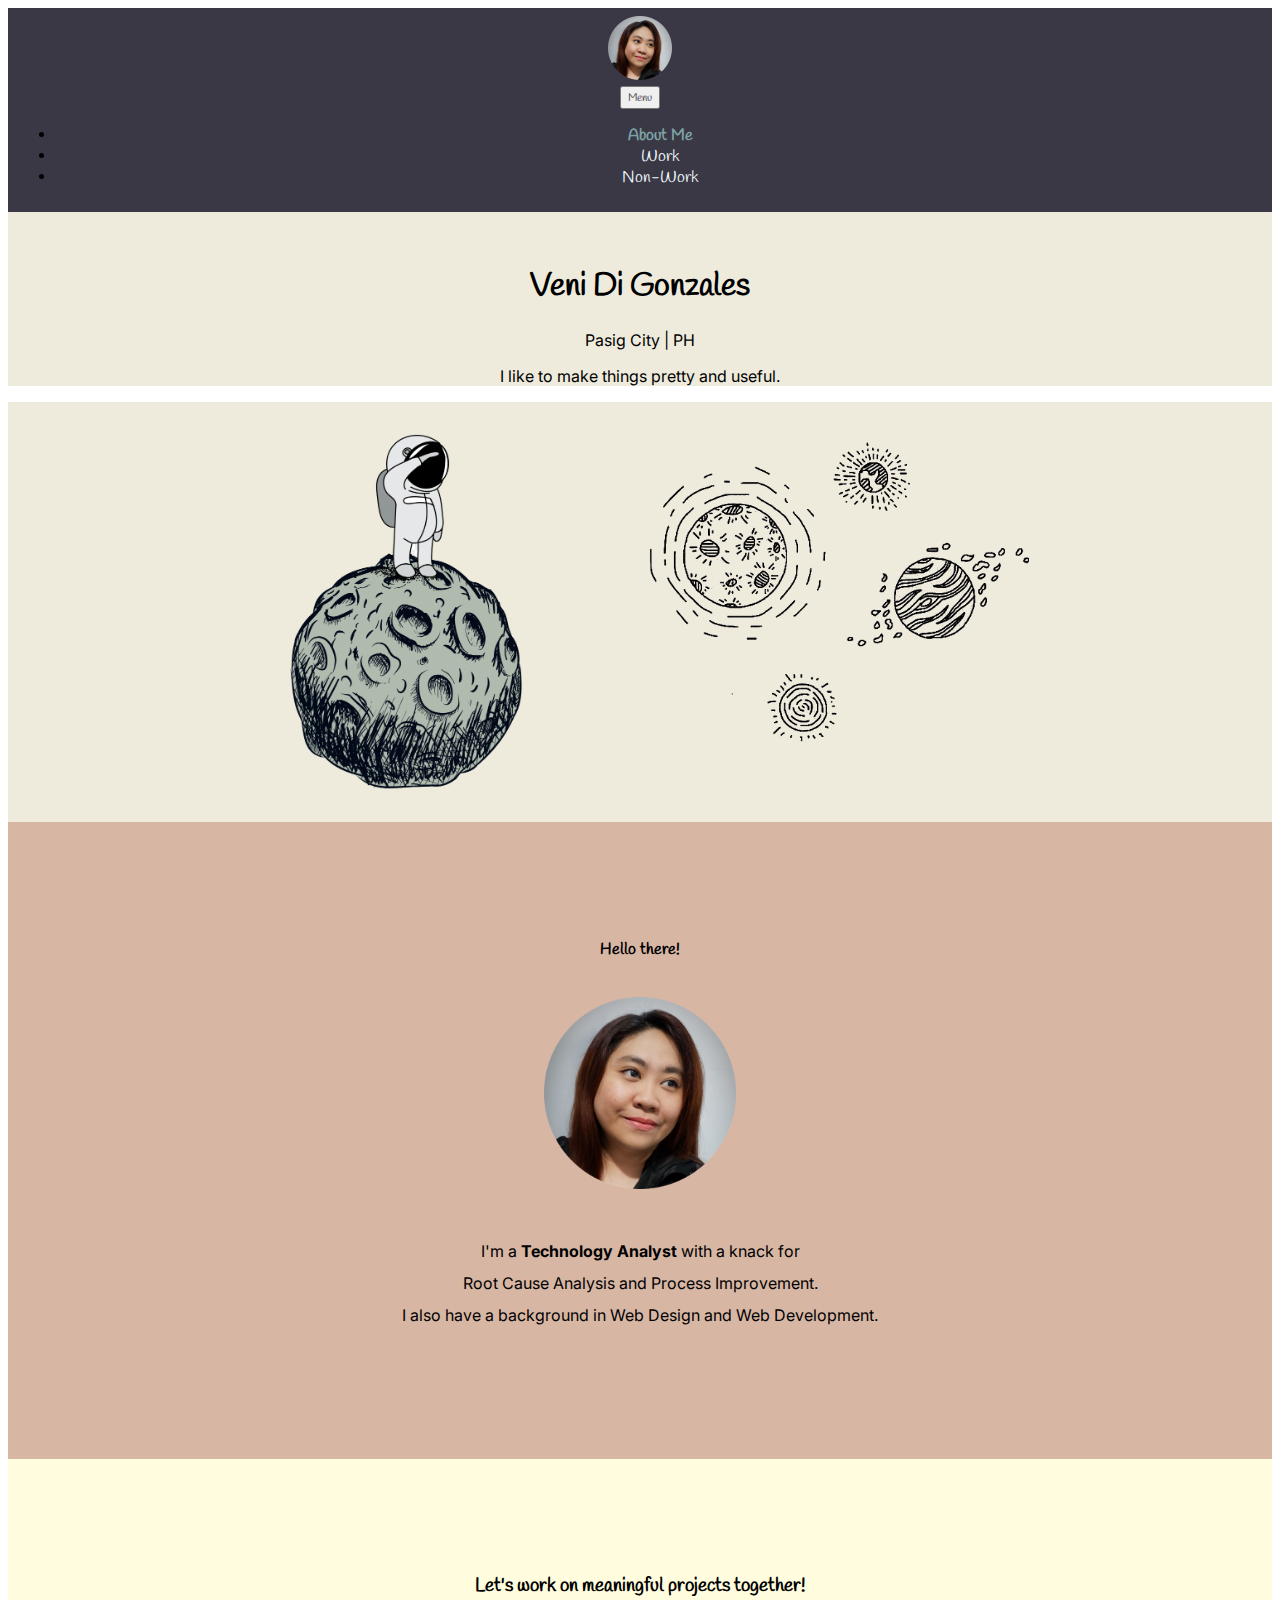
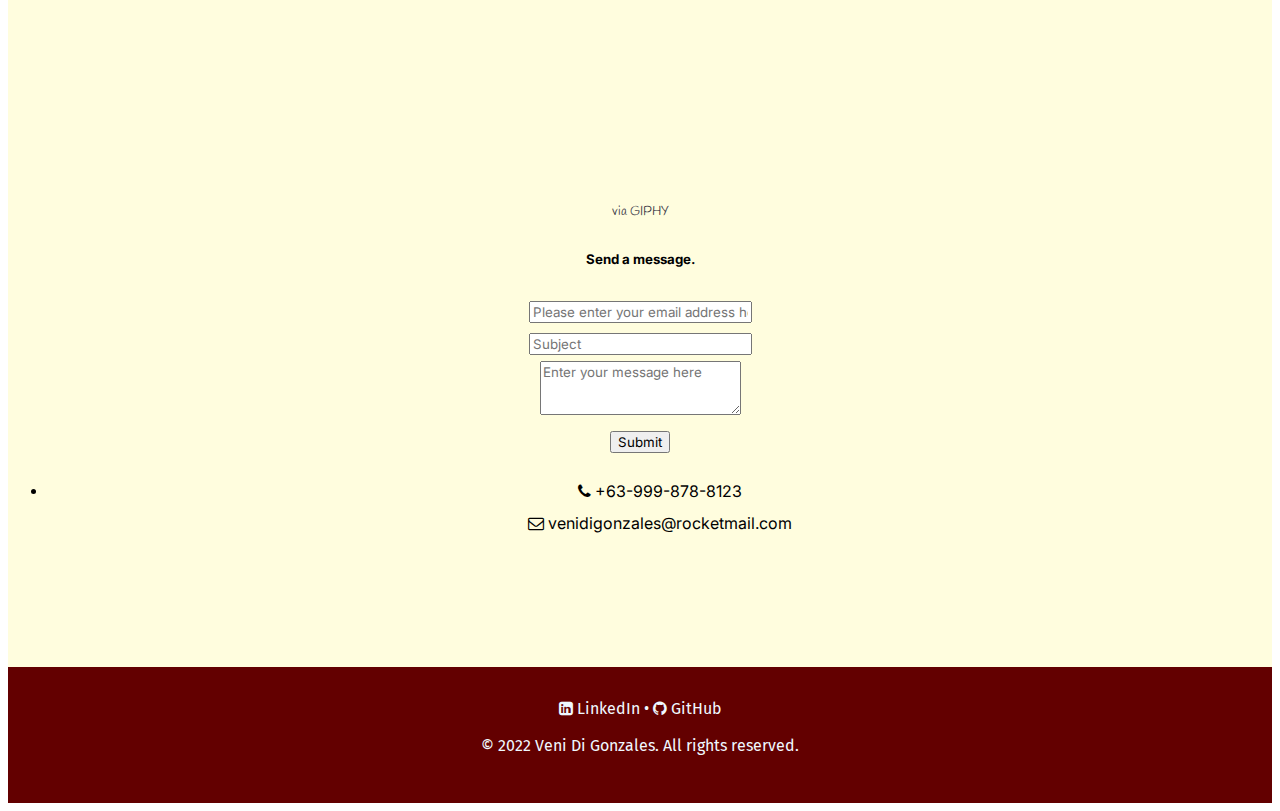
==== index.html @ 11140f96 "Update nonwork details" ====
<!DOCTYPE html>
<html lang="en">
<head>
  <meta charset="UTF-8">
  <meta http-equiv="X-UA-Compatible" content="IE=edge,chrome=1">
  <meta name="description" content="Veni Di Gonzales' portfolio project from The Complete 2022 Web Development Bootcamp by Angela Yu. Copying the design and layout from Sean Halpin's website:
  https://web.archive.org/web/20180819202235js_/http://seanhalpin.io/">
  <meta name="keywords" content="Veni Di Gonzales Portfolio">
  <meta name="author" content="Veni Di Gonzales">
  <meta name="viewport" content="width=device-width, initial-scale=1.0">

  <!-- Bootstrap v5.1 CSS -->
  <link href="https://cdn.jsdelivr.net/npm/bootstrap@5.1.3/dist/css/bootstrap.min.css" rel="stylesheet" integrity="sha384-1BmE4kWBq78iYhFldvKuhfTAU6auU8tT94WrHftjDbrCEXSU1oBoqyl2QvZ6jIW3" crossorigin="anonymous">

  <!-- Font Awesome CSS CDN-->
  <link href="https://maxcdn.bootstrapcdn.com/font-awesome/4.2.0/css/font-awesome.min.css" rel="stylesheet">

  <!-- CSS -->
  <link rel="stylesheet" href="css/styles.css">

  <!-- Animate.css CDN -->
  <link rel="stylesheet" href="https://cdnjs.cloudflare.com/ajax/libs/animate.css/4.1.1/animate.min.css"/>

  <title>Veni Di Gonzales | Portfolio</title>
  <!-- Favicon -->
  <link href="images/icon.png" rel="icon" type="image/x-icon" alt="vg">

  <!-- Google Fonts -->
  <link rel="preconnect" href="https://fonts.googleapis.com">
  <link rel="preconnect" href="https://fonts.gstatic.com" crossorigin>
  <link href="https://fonts.googleapis.com/css2?family=Fira+Sans:wght@100&family=Handlee&family=Inter:wght@300&display=swap" rel="stylesheet">
  
</head>
<body>

  <div class="container-fluid">
  
    <div class="row nav-b sticky-top navbar navbar-expand-lg">
      <div class="col-2 text-start ms-3">
        <img class="veni-photo" src="images/veni-cropped.png" alt="Veni Di Gonzales' Photo">
      </div>

      <button class="navbar-toggler btn btn-secondary col-2" type="button" data-bs-toggle="collapse" data-bs-target="#navbarNav" aria-controls="navbarNav" aria-expanded="false" aria-label="Toggle navigation">
        <small>Menu</small>
      </button>
  
      <div class="col-5 collapse navbar-collapse justify-content-end" id="navbarNav">
        <ul class="navbar-nav nav my-auto">
          <li class="nav-item mx-2">
            <a class="nav-link active" aria-current="page" href="index.html">About Me</a>
          </li>
          <li class="nav-item mx-2">
            <a class="nav-link" href="work.html">Work</a>
          </li>
          <li class="nav-item mx-2">
            <a class="nav-link" href="nonwork.html">Non-Work</a>
          </li>
        </ul>
      </div>
    </div>
    
  

    <div class="row top-container">
      <h1 class="m-0 display-5">Veni Di Gonzales</h1>
      <p class="m-0 inter animate__animated animate__fadeInUp">Pasig City | PH</p>
      <p class="m-0 inter animate__animated animate__fadeInUp">I like to make things pretty and useful.</p>
    </div>

    <div class="row space">
      <img class="astronaut" src="images/astronaut.png" alt="astronaut background image">
      <img class="planets" src="images/planets.png" alt="planets background image">
    </div>
  
    <div class="row middle-container">
      <h4 class="fw-bold">Hello there!</h4>
      <div class="p-0">
        <img class="veni-pic" src="images/veni-cropped.png" alt="Veni Di Gonzales' Photo">
      </div>
      <div class="col about inter">
        <p class="inter">
          I'm a <strong class="inter">Technology Analyst</strong> with a knack for <br>
          Root Cause Analysis and Process Improvement. <br>
          I also have a background in Web Design and Web Development.
        </p>
      </div>
    </div>

    <div class="row worklife-container">
      <h3 class="fw-bold">Let's work on meaningful projects together!</h3>
      <div>
        <iframe src="https://giphy.com/embed/1AhfopxorNrVa9GXnv" width="480" height="480" frameBorder="0" class="giphy-embed contact-me" allowFullScreen></iframe><p><a href="https://giphy.com/gifs/space-pink-flowers-1AhfopxorNrVa9GXnv"><small>via GIPHY</small></a></p>
      </div>
      <div class="about inter">
        <h5 class="inter">
          Send a message.
        </h5>
        <div class="row d-flex justify-content-center">
          <div class="col-5">
          <form action="https://formsubmit.co/venidigonzales@rocketmail.com" method="POST">
            <div class="form-group">
              <input type="text" class="form-control inter" name="email" id="email" placeholder="Please enter your email address here">  
            </div>
            <input type="hidden" name="_next" value="https://veni-thee.github.io/veni-di-gonzales-portfolio/thank-you.html">
            <div class="form-group">
              <input type="text" class="form-control inter" name="_subject" id="subject" placeholder="Subject" autocomplete="off">
            </div>
            <div class="form-group">
              <textarea class="form-control inter" name="message" rows="3" placeholder="Enter your message here" required></textarea>
            </div>
            <button type="submit" class="btn btn-sm btn-primary mt-2 inter">Submit</button>
            
            <input type="hidden" name="_captcha" value="false">
            <ul class="list-unstyled address-container mt-3">
              <li>
                <p class="inter lh-1">
                  <i class="fa fa-phone mt-2" aria-hidden="true"></i> +63-999-878-8123 <br>
                  <i class="fa fa-envelope-o mt-2" aria-hidden="true"></i> venidigonzales@rocketmail.com
                </p>
              </li>
            </ul>
            </div>
          </form>
        </div>

      </div>
    </div>

    <div class="row bottom-container">
      <div>
        <a href="https://www.linkedin.com/in/veni-gonzales-6a3a1058/" class="ligi fw-bold" for="LinkedIn" target="_blank"><i class="fa fa-linkedin-square" aria-hidden="true"></i> LinkedIn • </a>
        <a href="https://github.com/veni-thee" class="ligi fw-bold" for="GitHub" target="_blank"><i class="fa fa-github" aria-hidden="true"></i> GitHub</a>
      </div>
      <p class="fira small">
        © 2022 Veni Di Gonzales. All rights reserved.
      </p>
    </div>

  </div>

  
  


  <!-- Bootstrap v5.1 Bundle with Popper -->
  <script src="https://cdn.jsdelivr.net/npm/bootstrap@5.1.3/dist/js/bootstrap.bundle.min.js" integrity="sha384-ka7Sk0Gln4gmtz2MlQnikT1wXgYsOg+OMhuP+IlRH9sENBO0LRn5q+8nbTov4+1p" crossorigin="anonymous"></script>

    
</body>
</html>
---- css/styles.css ----
*{
  font-family: 'Handlee', cursive;
}

body{
  text-align: center;
}

.nav-b{
  background-color: #3A3845;
  padding: .5em;
}

.nav-link{
  color: aliceblue;
}

li .active{
  font-weight: 800;
  color: rgb(125, 162, 163);
}

.nav-link:hover{
  color: coral;
}

.veni-photo{
  width: 4em;
}

.top-container {
  background-color: #EEEBDD;
  padding: 2em 0 0;
}

.pat{
  font-family: 'Patrick Hand', cursive;
}

.space{
  background-color: #EEEBDD;
  display: flex;
  justify-content: center;
  padding: 2em;
}

.astronaut {
  width: 29%;
}

.planets {
  width: 35%;
  height: 30%;
  margin-left: 3em;
}

.middle-container {
  background-color: #D8B6A4;
  padding: 6em 0 7em;
}

.veni-pic{
  width: 12em;
  padding: 1em 0 1.5em;
}

.about{
  line-height: 2em;
}

.contact-me, .cont-learning, .work-life{
  width: 10em;
  height: 10em;
  border-radius: 100%;
}

.bottom-container {
  background-color: #630000;
  padding: 2em;
  color: aliceblue;
}

.fira{
  font-family: 'Fira Sans', sans-serif;
}

.ligi{
  font-family: 'Fira Sans', sans-serif;
  text-decoration: none;
  color: aliceblue;
}

.ligi:hover{
  color: bisque;
}

a, small{
  color: #3A3845;
  text-decoration: none;
}

small:hover{
  color: tomato;
}


/* Styles for Work */
.work{
  width: 35%;
}

.telus-pic{
  height: 22em;
  width: 45em;
}

.devops-pic{
  height: 15em;
  margin: 0 0 1em;
}

hr {
  background-color: transparent ;
  border: dashed 4px #49166d;
  width: 8em;
  margin: auto;
  margin-bottom: 3em;
  margin-top: 3em;
  }

.ssyb{
  width: 10em;
  margin-top: 3em;
}

.skills-container{
  background-color: #FFEFEF;
  padding: 6em 0 7em;
}

.car-div{
  background-color: #FFFDDE;
}

.carousel-inner{
  width: 50em;
}

.carousel-item { padding: 7% 10% }

.inter{
  font-family: 'Inter', sans-serif;
}

.skills-div{
  background-color: #FFEFEF;
}

.car-skills{
  padding-bottom: 10em;
}

.carousel-caption{
  top: 25em;
  color: #3A3845;
}

/* Styles for Non-Work */

.nonwork{
  width: 45%;
}

.space-nonwork{
  background-color: #EEEBDD;
  display: flex;
  justify-content: center;
  padding: 1em;
}

.worklife-container{
  background-color: #FFFDDE;
  padding: 6em 0 7em;
}

.ty-div{
  border-radius: 100%;
}
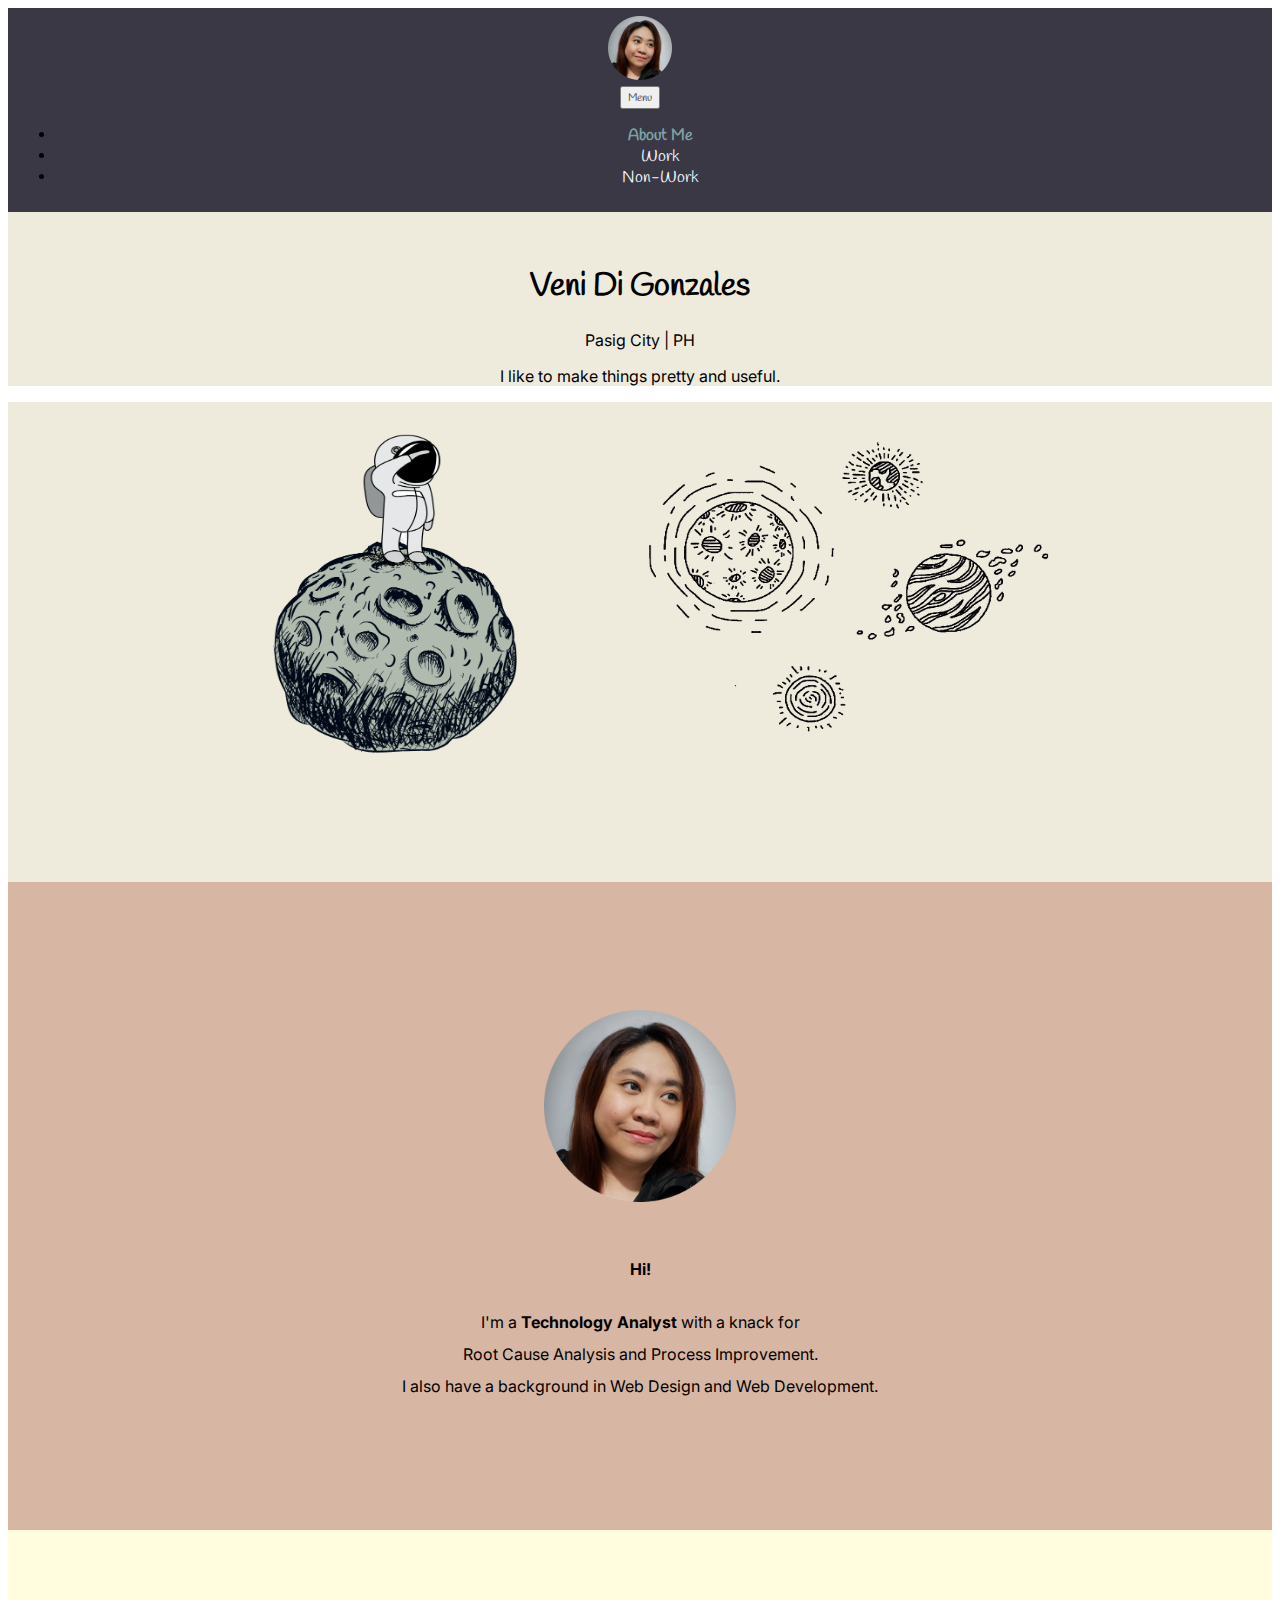
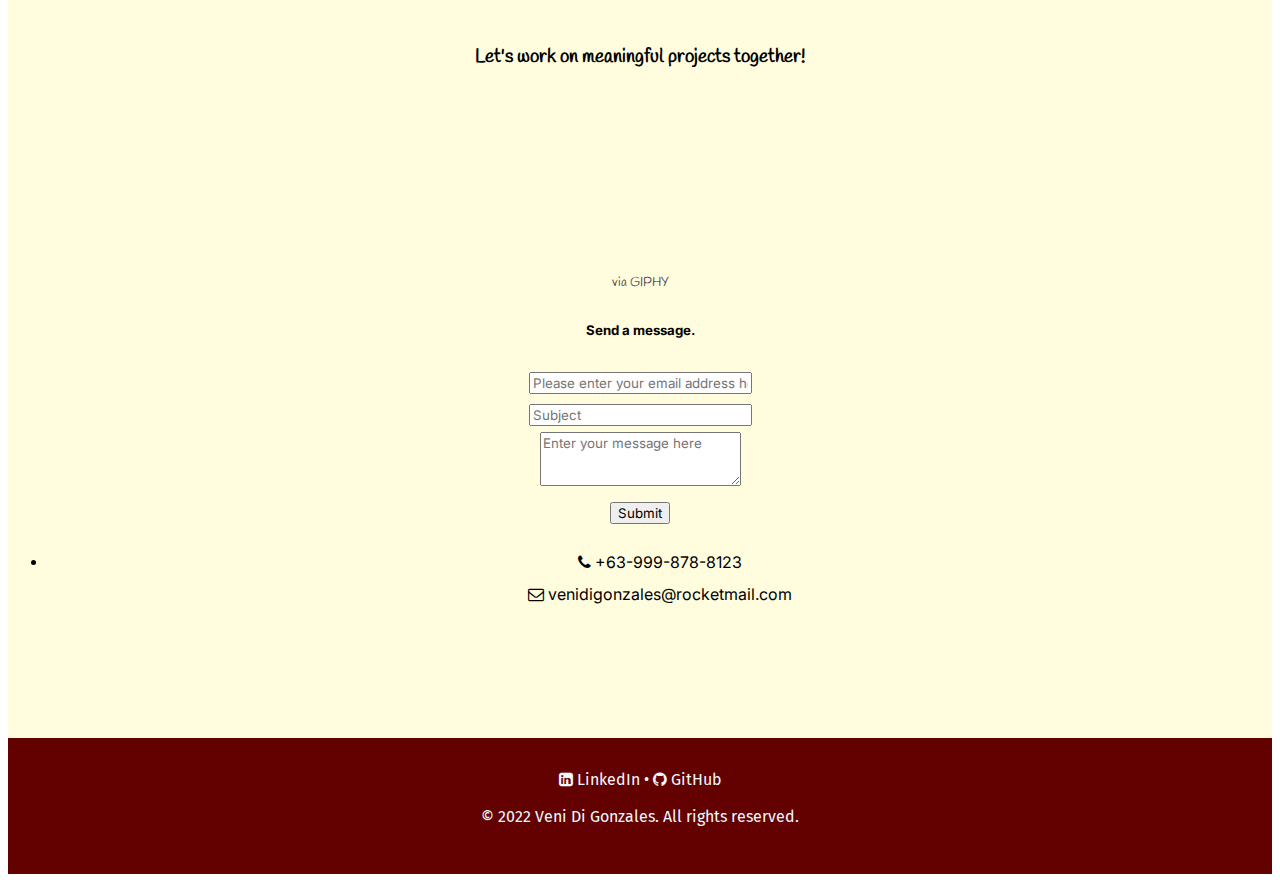
==== commit d8df68d0: "Update padding" ====
--- a/index.html
+++ b/index.html
@@ -73,11 +73,12 @@
     </div>
   
     <div class="row middle-container">
-      <h4 class="fw-bold">Hello there!</h4>
+      
       <div class="p-0">
         <img class="veni-pic" src="images/veni-cropped.png" alt="Veni Di Gonzales' Photo">
       </div>
       <div class="col about inter">
+        <h4 class="inter mt-2">Hi!</h4>
         <p class="inter">
           I'm a <strong class="inter">Technology Analyst</strong> with a knack for <br>
           Root Cause Analysis and Process Improvement. <br>
--- a/css/styles.css
+++ b/css/styles.css
@@ -41,22 +41,23 @@
   background-color: #EEEBDD;
   display: flex;
   justify-content: center;
-  padding: 2em;
+  padding: 2em 0 8em;
 }
 
 .astronaut {
   width: 29%;
+  height: 20em;
 }
 
 .planets {
   width: 35%;
-  height: 30%;
+  height: 19em;
   margin-left: 3em;
 }
 
 .middle-container {
   background-color: #D8B6A4;
-  padding: 6em 0 7em;
+  padding: 7em 0 7em;
 }
 
 .veni-pic{
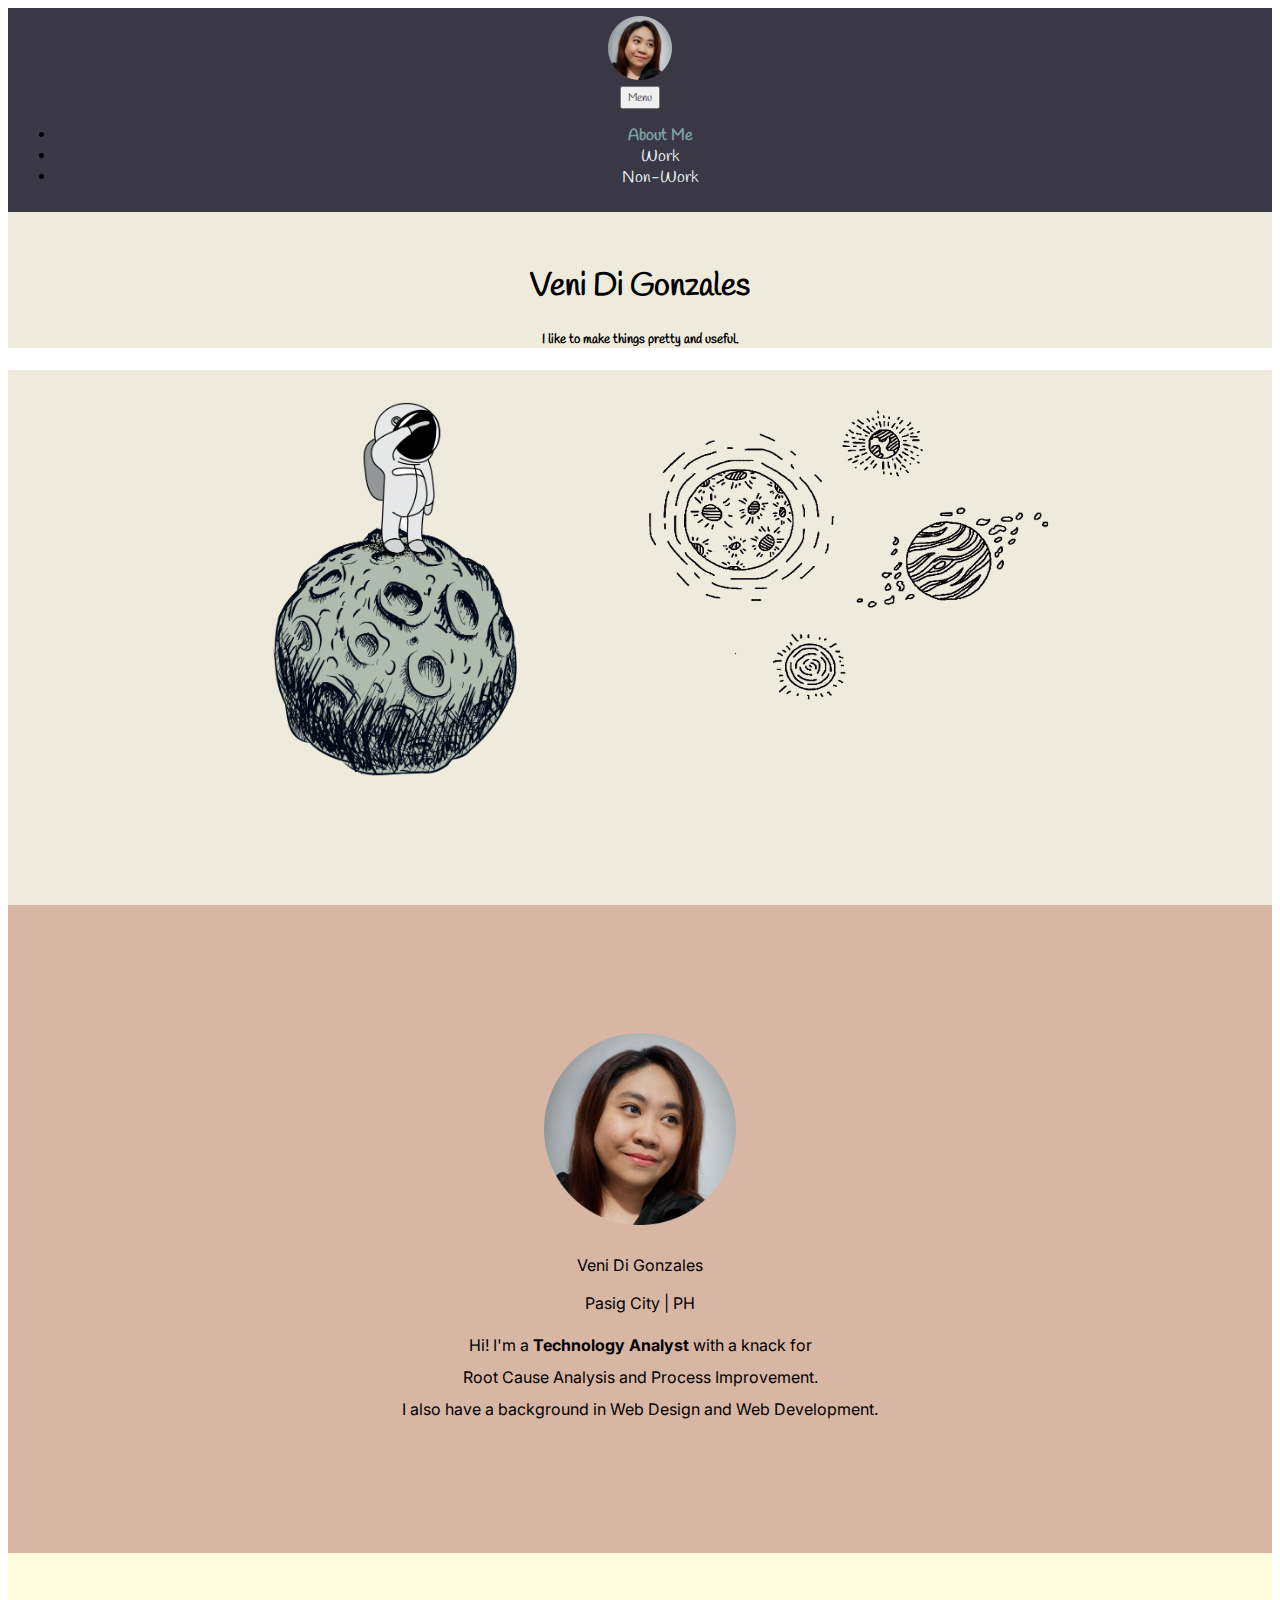
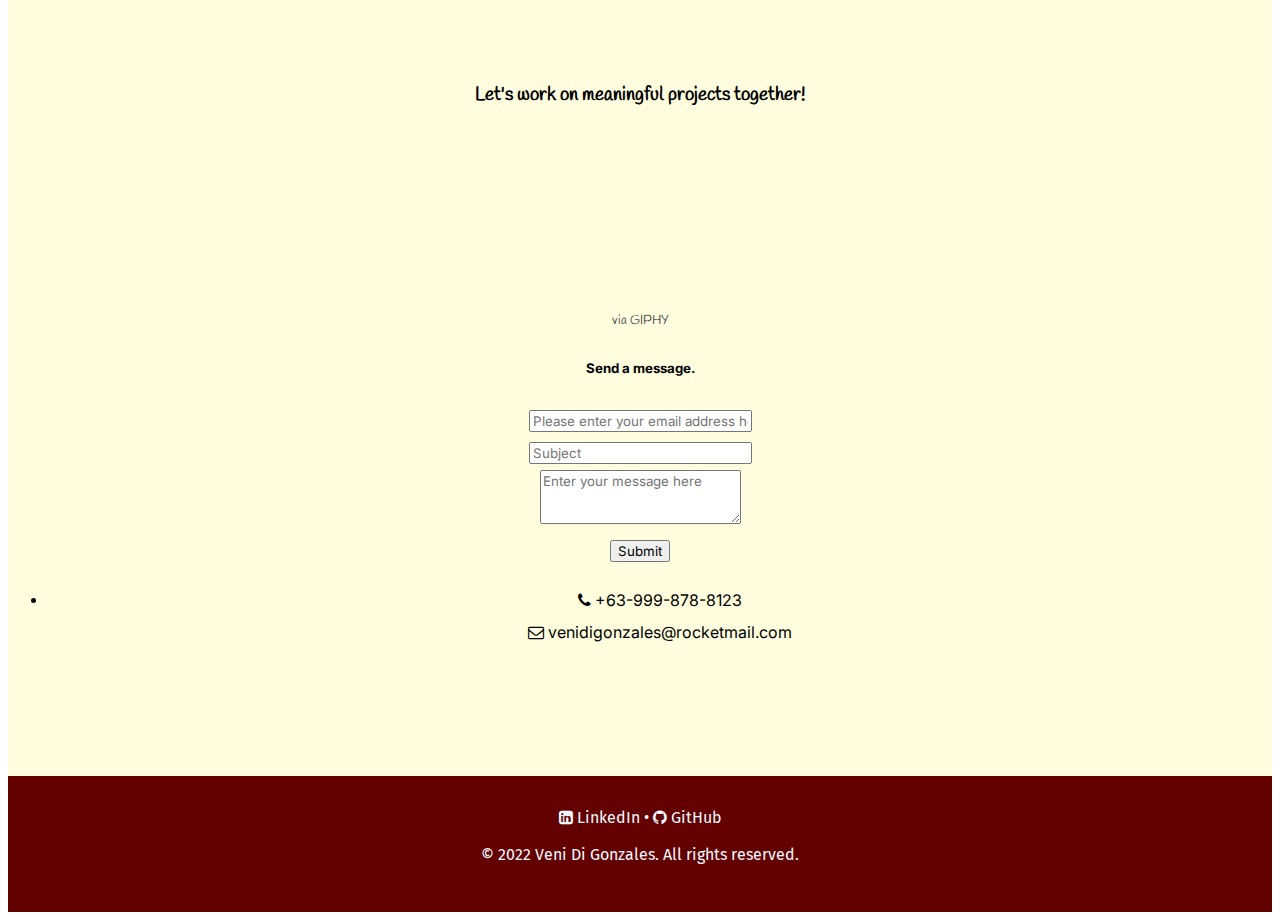
==== commit c4420f0d: "Update padding and content" ====
--- a/index.html
+++ b/index.html
@@ -62,14 +62,13 @@
   
 
     <div class="row top-container">
-      <h1 class="m-0 display-5">Veni Di Gonzales</h1>
-      <p class="m-0 inter animate__animated animate__fadeInUp">Pasig City | PH</p>
-      <p class="m-0 inter animate__animated animate__fadeInUp">I like to make things pretty and useful.</p>
+      <h1 class="display-5">Veni Di Gonzales</h1>
+      <h5 class="mb-0 animate__animated animate__fadeInUp">I like to make things pretty and useful.</h5>
     </div>
 
     <div class="row space">
-      <img class="astronaut" src="images/astronaut.png" alt="astronaut background image">
-      <img class="planets" src="images/planets.png" alt="planets background image">
+      <img class="astronaut mb-5" src="images/astronaut.png" alt="astronaut background image">
+      <img class="planets mt-2 mb-5" src="images/planets.png" alt="planets background image">
     </div>
   
     <div class="row middle-container">
@@ -77,10 +76,13 @@
       <div class="p-0">
         <img class="veni-pic" src="images/veni-cropped.png" alt="Veni Di Gonzales' Photo">
       </div>
+      <div class="m-0 lh-2">
+        <label class="inter fw-bold">Veni Di Gonzales</label>
+        <p class="inter">Pasig City | PH</p>
+      </div>
       <div class="col about inter">
-        <h4 class="inter mt-2">Hi!</h4>
         <p class="inter">
-          I'm a <strong class="inter">Technology Analyst</strong> with a knack for <br>
+          Hi! I'm a <strong class="inter">Technology Analyst</strong> with a knack for <br>
           Root Cause Analysis and Process Improvement. <br>
           I also have a background in Web Design and Web Development.
         </p>
--- a/css/styles.css
+++ b/css/styles.css
@@ -46,7 +46,6 @@
 
 .astronaut {
   width: 29%;
-  height: 20em;
 }
 
 .planets {
@@ -181,7 +180,7 @@
 
 .worklife-container{
   background-color: #FFFDDE;
-  padding: 6em 0 7em;
+  padding: 7em 0 7em;
 }
 
 .ty-div{
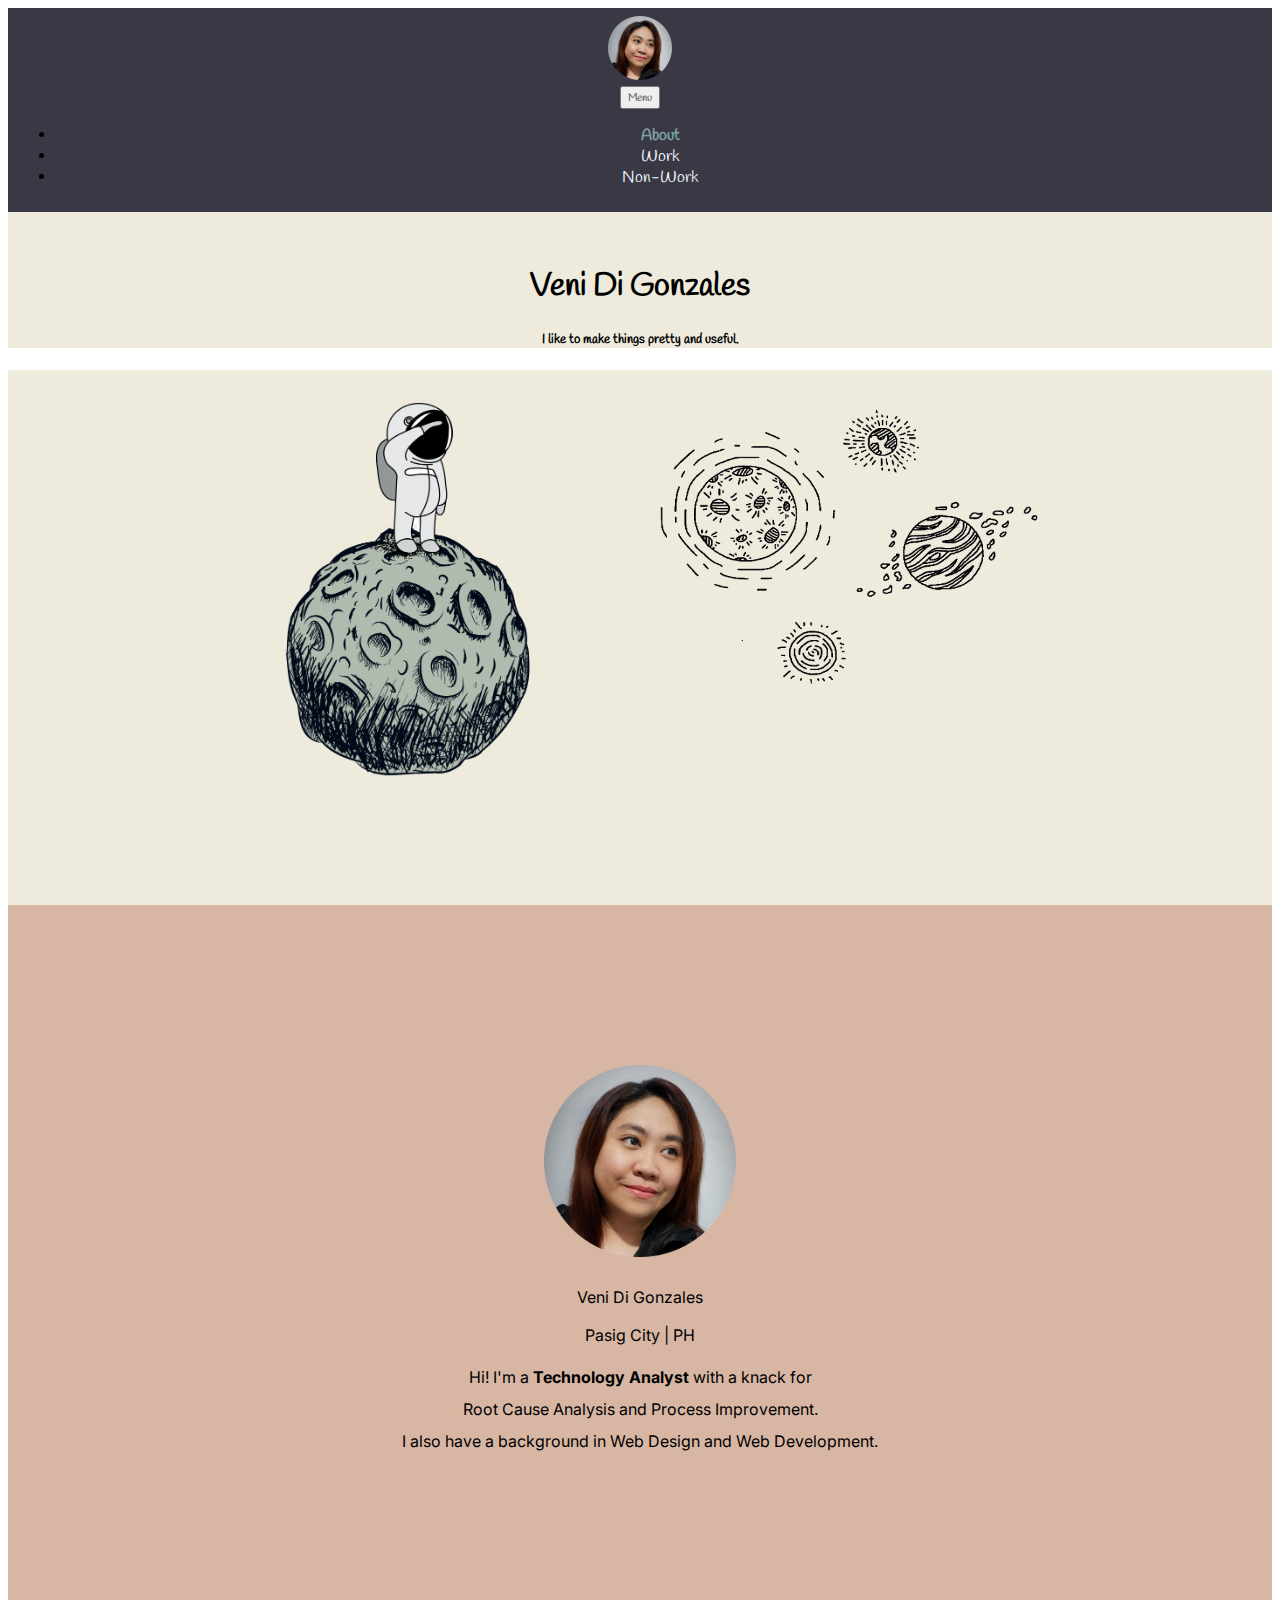
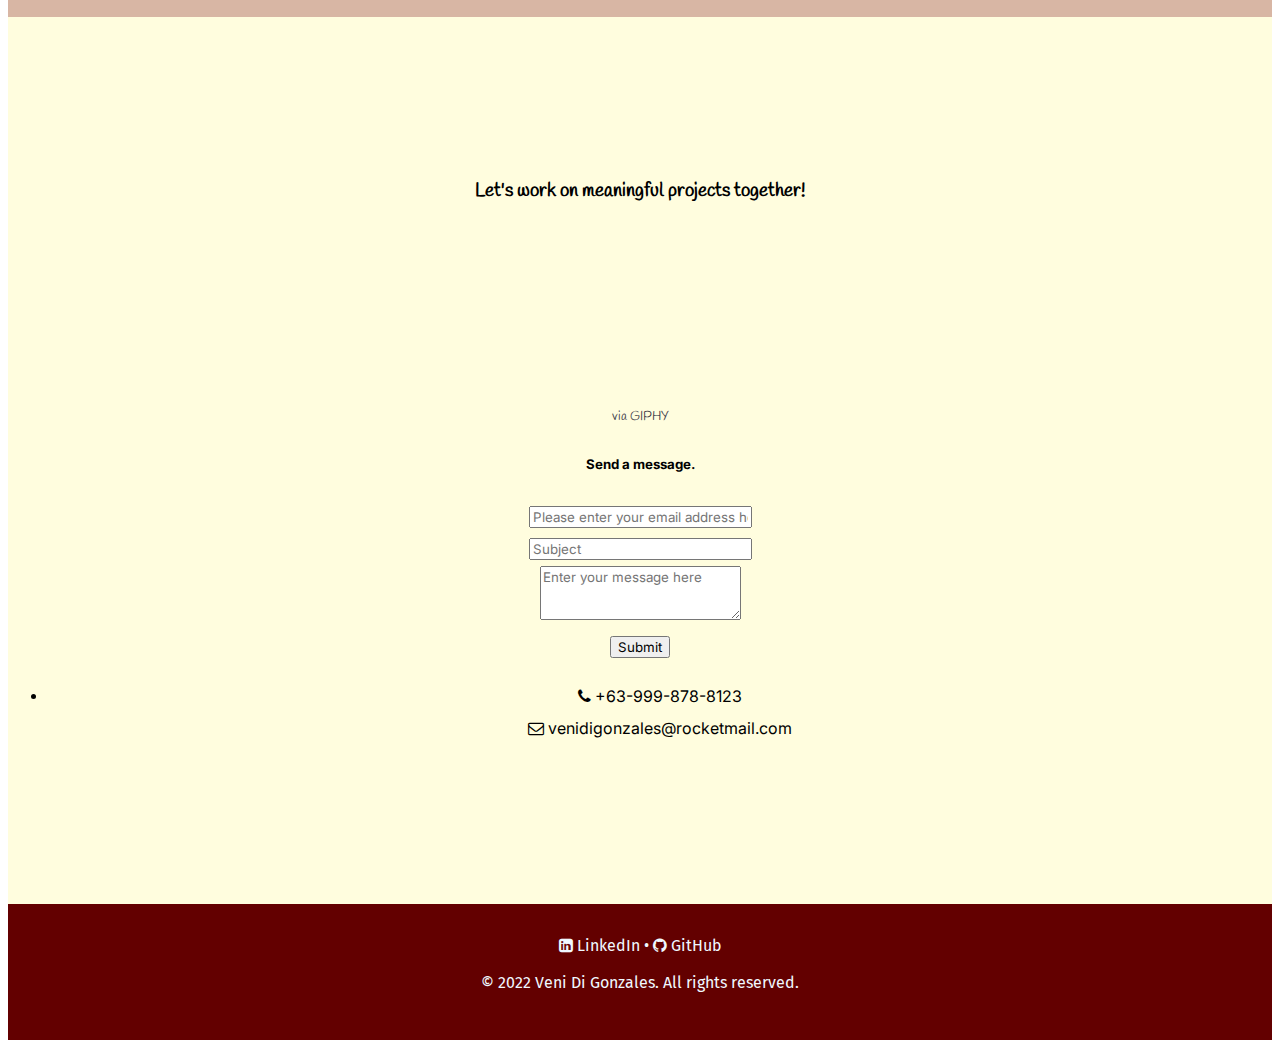
==== commit e08be847: "Update non work details" ====
--- a/index.html
+++ b/index.html
@@ -47,7 +47,7 @@
       <div class="col-5 collapse navbar-collapse justify-content-end" id="navbarNav">
         <ul class="navbar-nav nav my-auto">
           <li class="nav-item mx-2">
-            <a class="nav-link active" aria-current="page" href="index.html">About Me</a>
+            <a class="nav-link active" aria-current="page" href="index.html">About</a>
           </li>
           <li class="nav-item mx-2">
             <a class="nav-link" href="work.html">Work</a>
--- a/css/styles.css
+++ b/css/styles.css
@@ -49,14 +49,14 @@
 }
 
 .planets {
-  width: 35%;
-  height: 19em;
+  width: 33%;
+  height: 18em;
   margin-left: 3em;
 }
 
 .middle-container {
   background-color: #D8B6A4;
-  padding: 7em 0 7em;
+  padding: 9em 0 9em;
 }
 
 .veni-pic{
@@ -175,14 +175,19 @@
   background-color: #EEEBDD;
   display: flex;
   justify-content: center;
-  padding: 1em;
+  padding: 1em 0 10em;
 }
 
 .worklife-container{
   background-color: #FFFDDE;
-  padding: 7em 0 7em;
+  padding: 9em 0 9em;
 }
 
 .ty-div{
   border-radius: 100%;
 }
+
+.wl-imgs{
+  grid-row: auto;
+  width: 5em;
+}
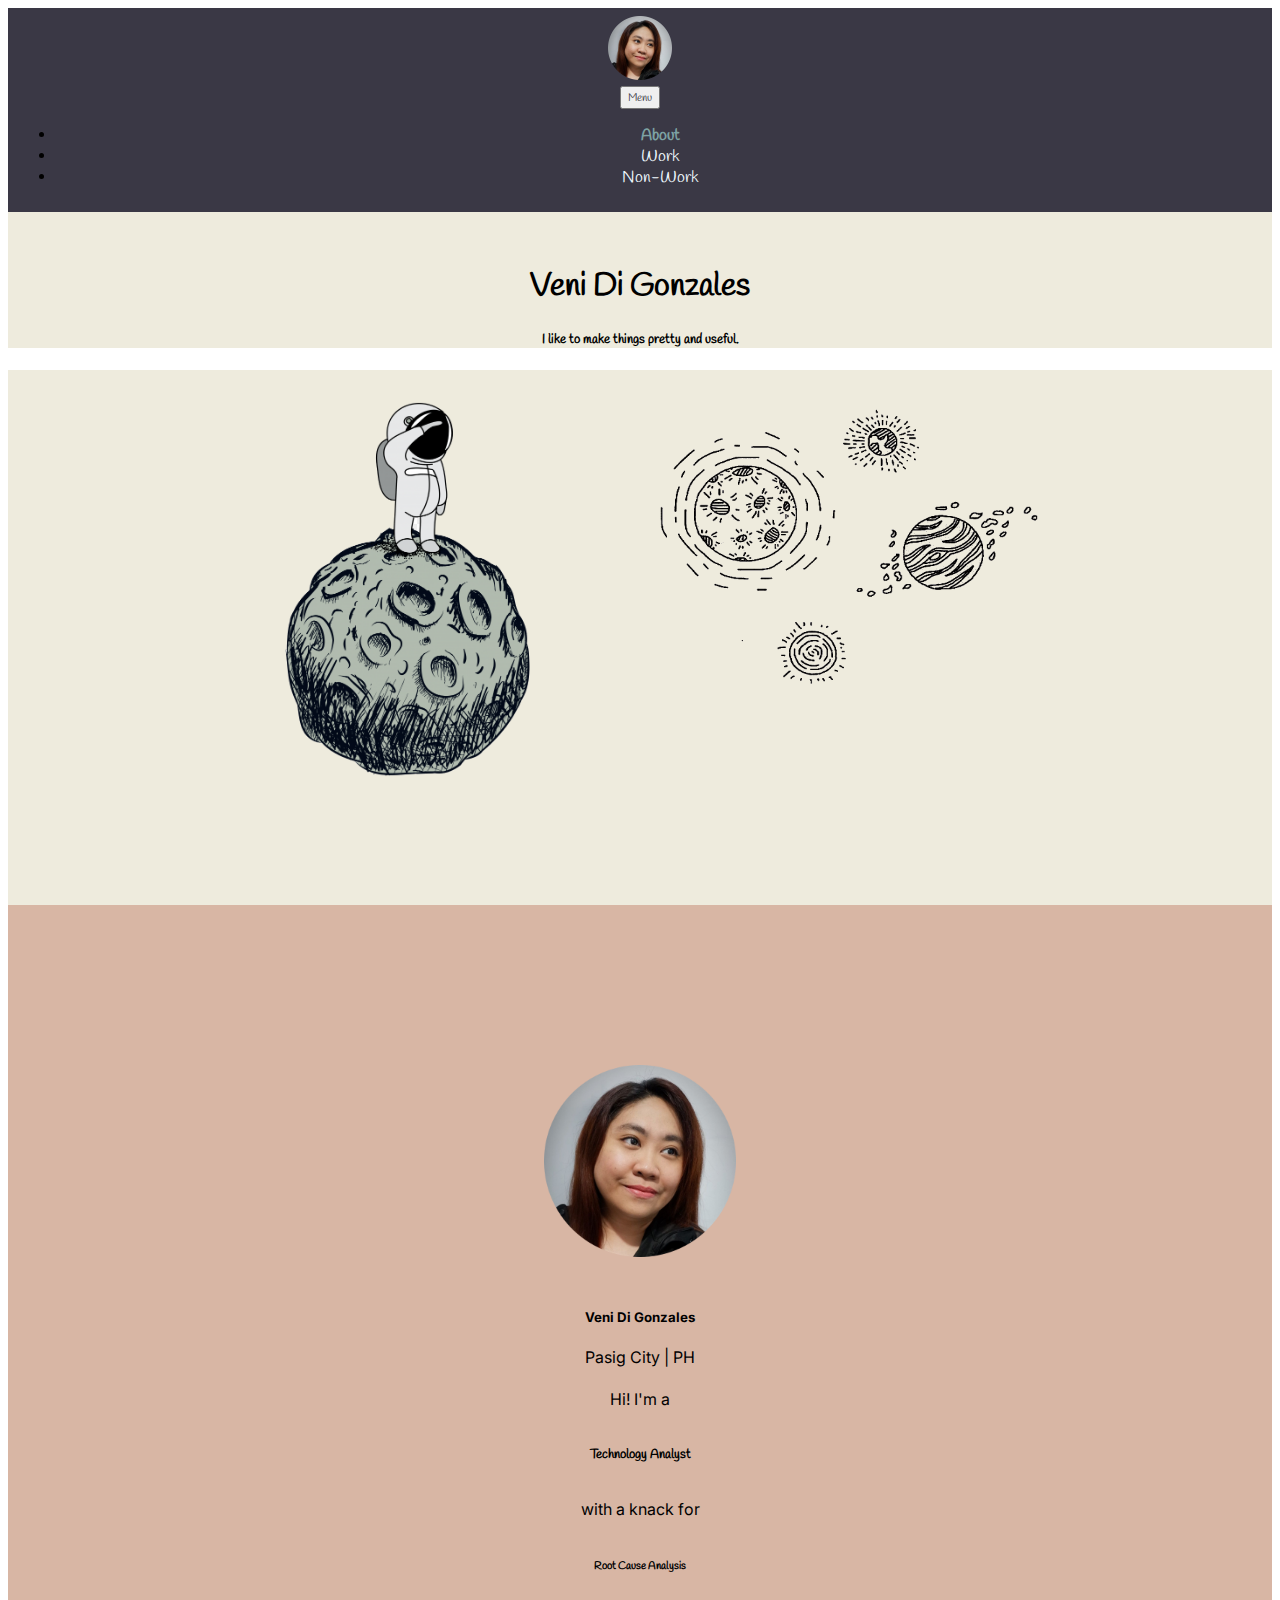
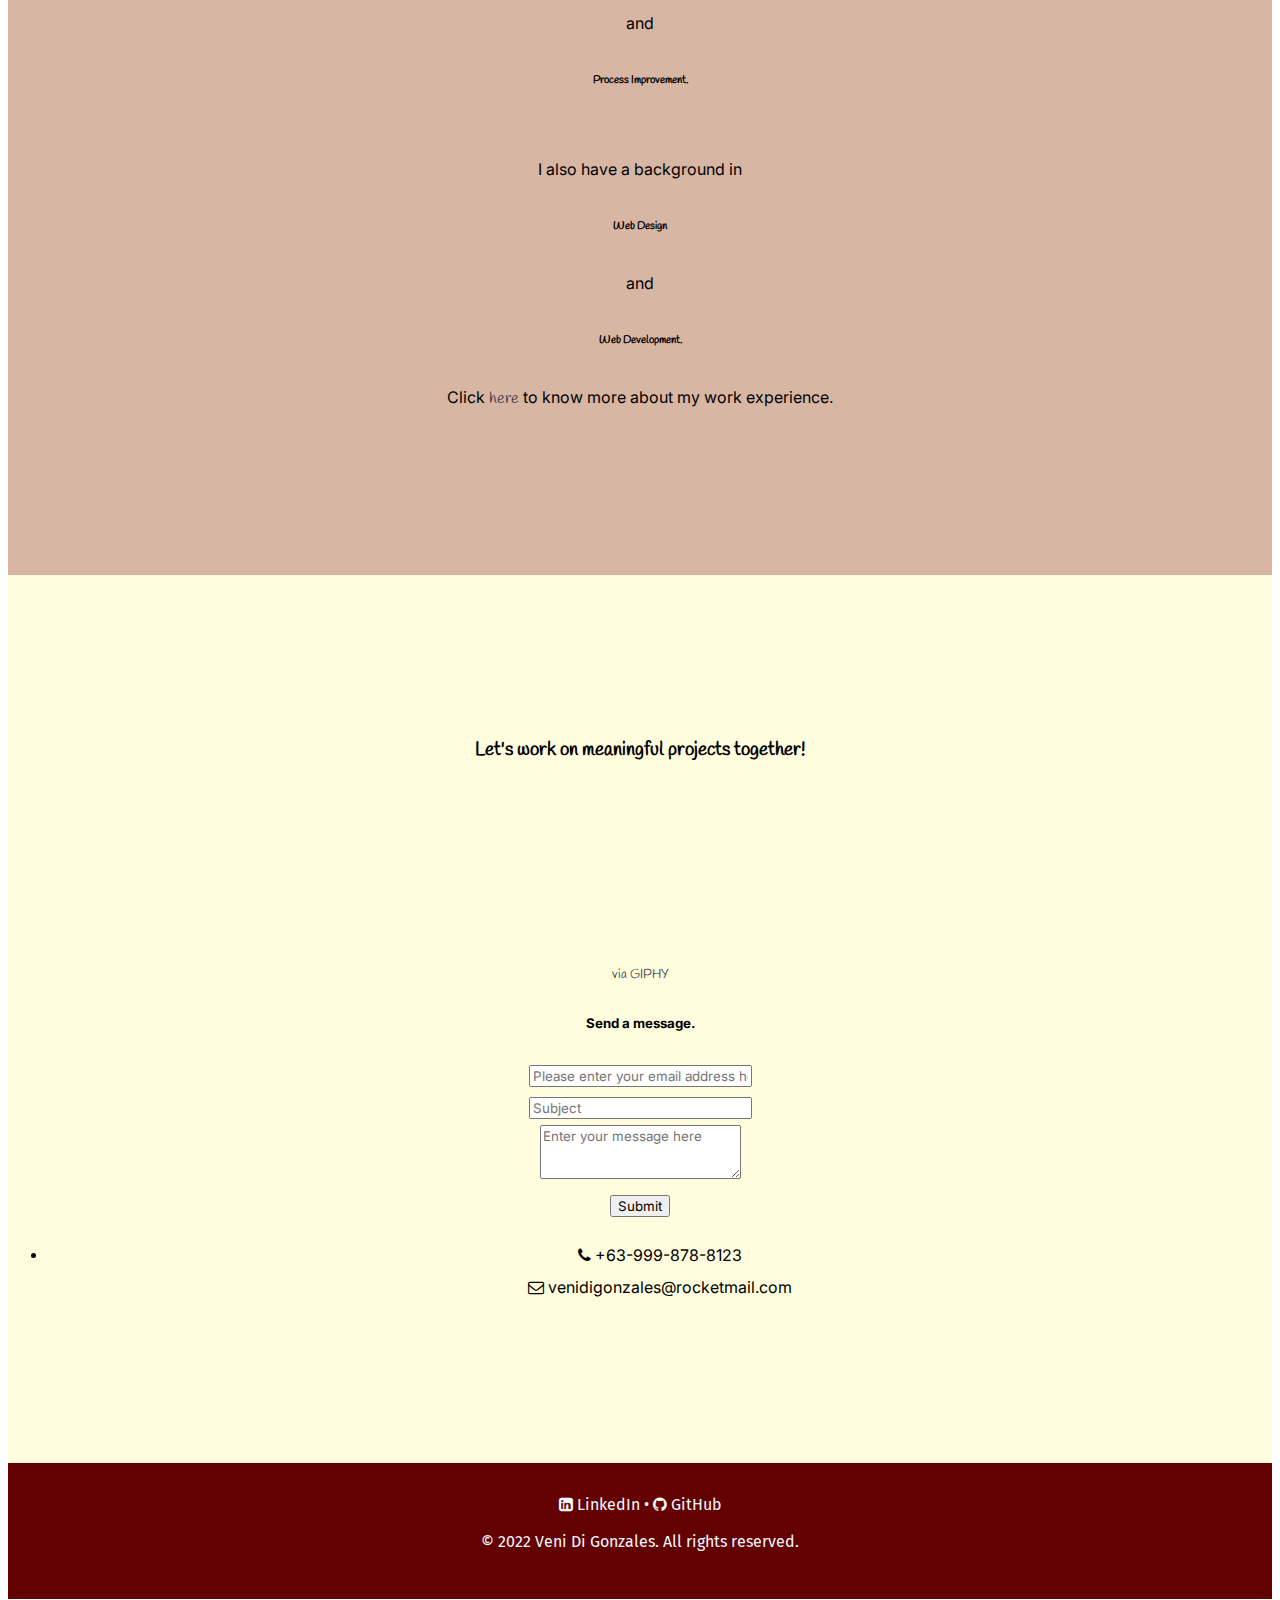
==== commit dc871a64: "Update about me details" ====
--- a/index.html
+++ b/index.html
@@ -77,14 +77,21 @@
         <img class="veni-pic" src="images/veni-cropped.png" alt="Veni Di Gonzales' Photo">
       </div>
       <div class="m-0 lh-2">
-        <label class="inter fw-bold">Veni Di Gonzales</label>
+        <h5 class="inter fw-bold">Veni Di Gonzales</h5>
         <p class="inter">Pasig City | PH</p>
       </div>
       <div class="col about inter">
+        <p class="inter d-inline-block">
+          Hi! I'm a <strong><h5 class="ms-1 d-inline-block"> Technology Analyst</h5></strong> with a knack for <br>
+          <h6 class="ms-1 d-inline-block fw-bold"> Root Cause Analysis</h6>
+          and <h6 class="ms-1 d-inline-block fw-bold"> Process Improvement.</h6>
+          <br>
+          I also have a background in 
+          <h6 class="ms-1 d-inline-block fw-bold"> Web Design</h6>
+          and <h6 class="ms-1 d-inline-block fw-bold"> Web Development.</h6>
+        </p>
         <p class="inter">
-          Hi! I'm a <strong class="inter">Technology Analyst</strong> with a knack for <br>
-          Root Cause Analysis and Process Improvement. <br>
-          I also have a background in Web Design and Web Development.
+          Click <a class="fw-bold" href="work.html">here</a> to know more about my work experience.
         </p>
       </div>
     </div>
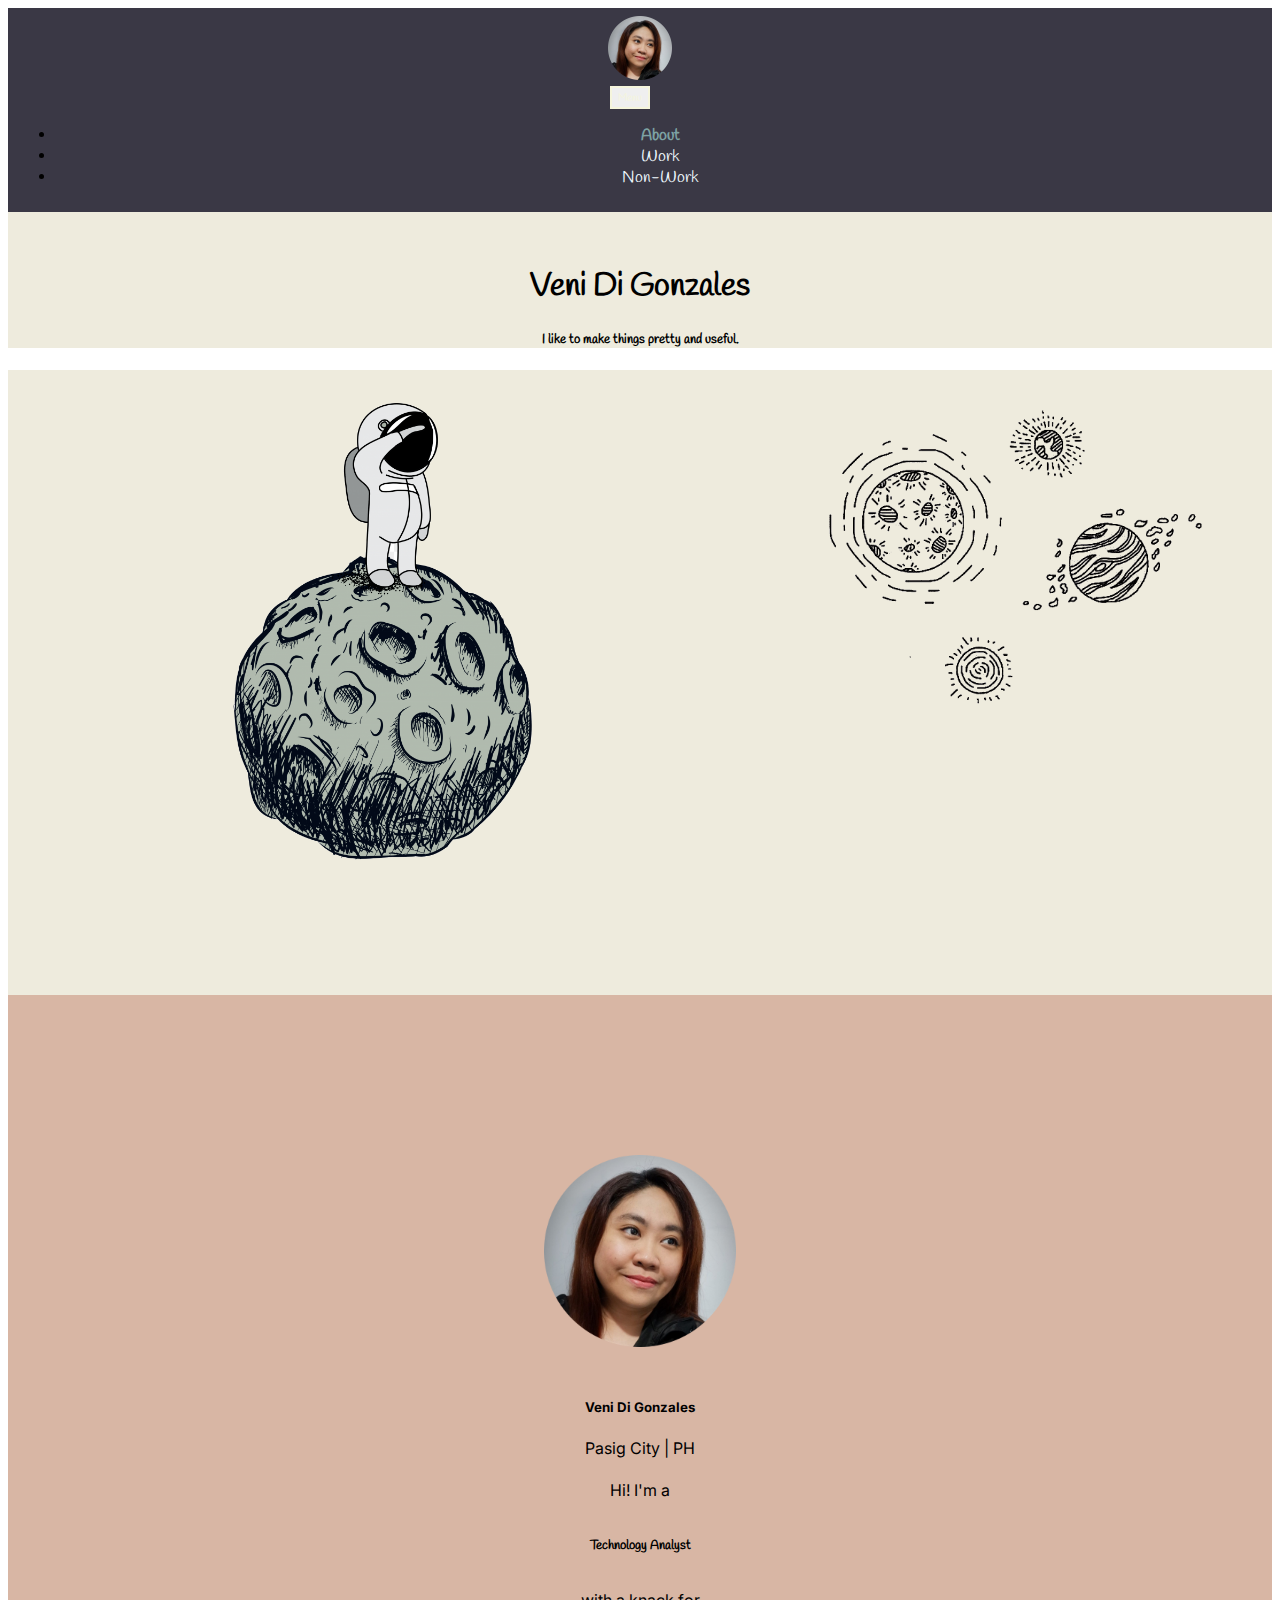
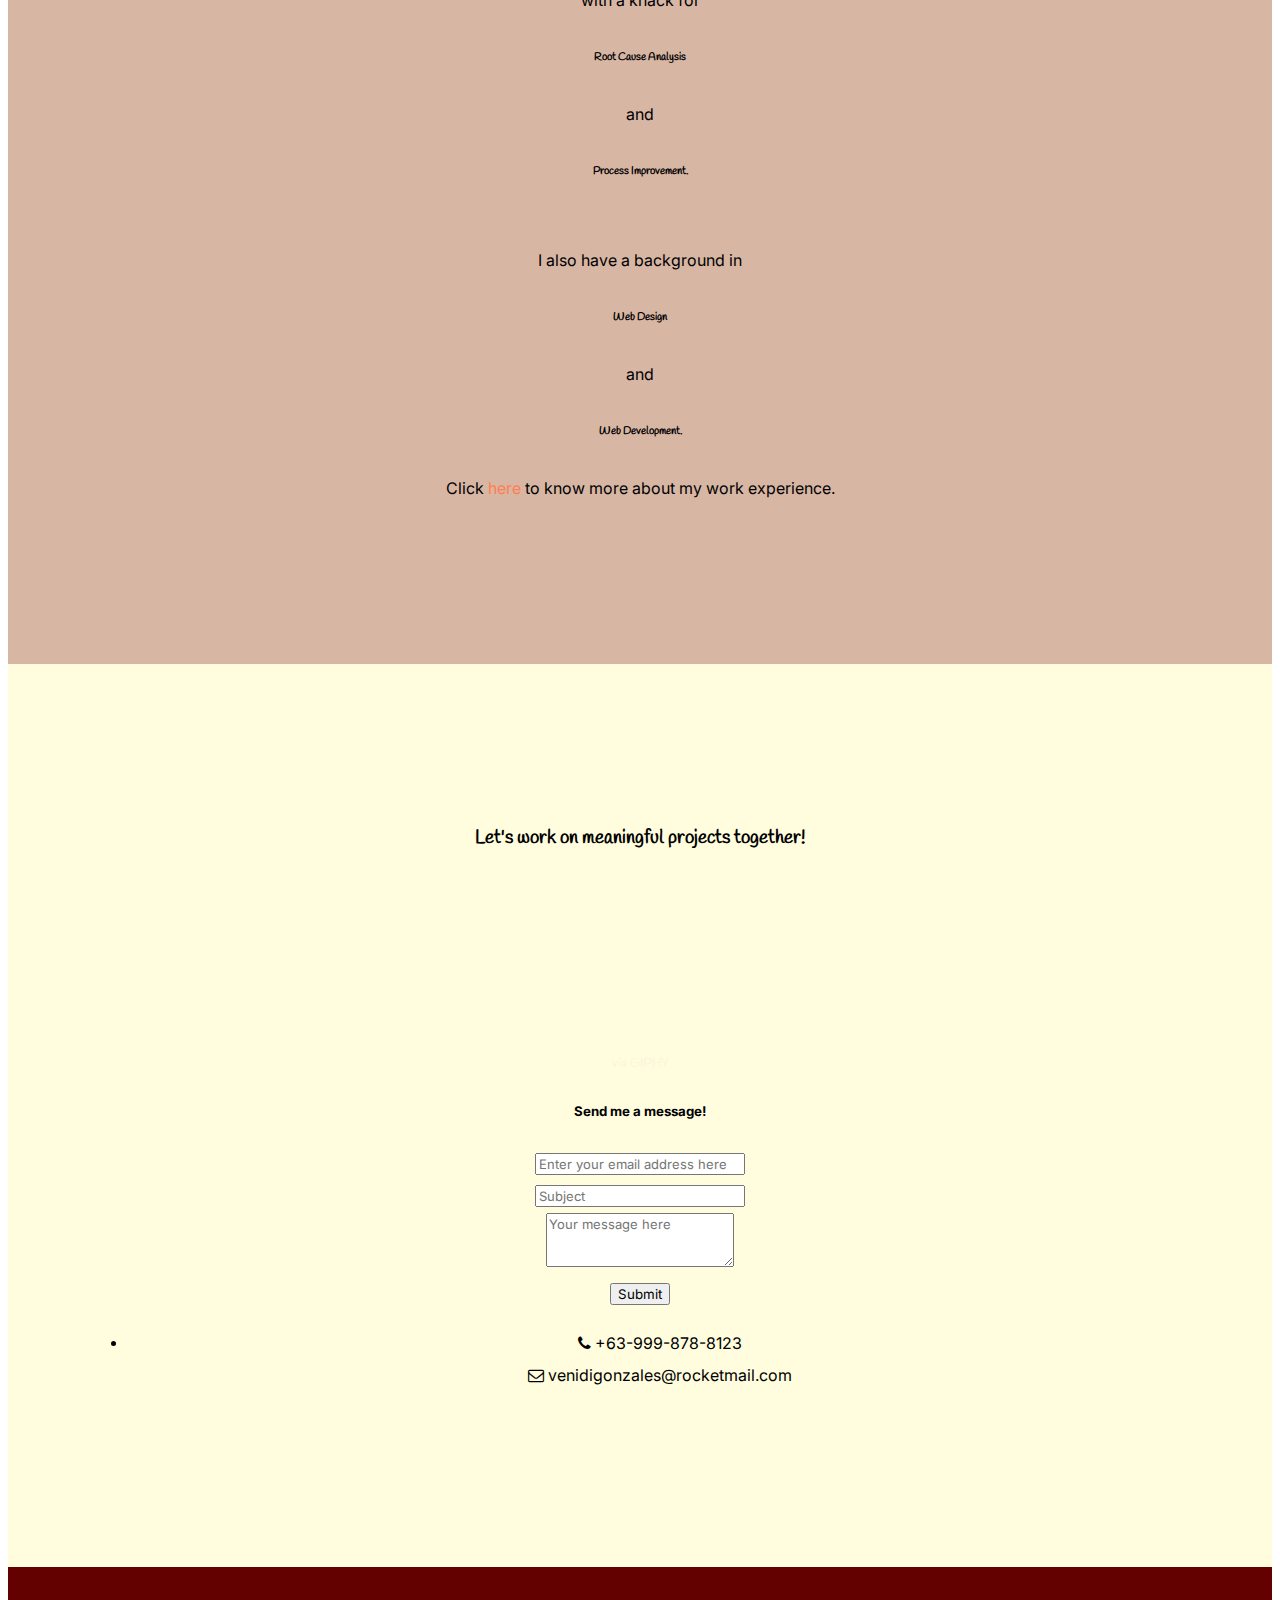
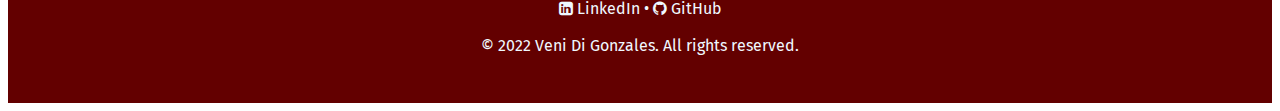
==== commit c3e7d5e5: "Updated images to be more responsive and mobile friendly" ====
--- a/index.html
+++ b/index.html
@@ -5,7 +5,7 @@
   <meta http-equiv="X-UA-Compatible" content="IE=edge,chrome=1">
   <meta name="description" content="Veni Di Gonzales' portfolio project from The Complete 2022 Web Development Bootcamp by Angela Yu. Copying the design and layout from Sean Halpin's website:
   https://web.archive.org/web/20180819202235js_/http://seanhalpin.io/">
-  <meta name="keywords" content="Veni Di Gonzales Portfolio">
+  <meta name="keywords" content="Veni Di Gonzales Portfolio Work Experience Background Details">
   <meta name="author" content="Veni Di Gonzales">
   <meta name="viewport" content="width=device-width, initial-scale=1.0">
 
@@ -40,7 +40,7 @@
         <img class="veni-photo" src="images/veni-cropped.png" alt="Veni Di Gonzales' Photo">
       </div>
 
-      <button class="navbar-toggler btn btn-secondary col-2" type="button" data-bs-toggle="collapse" data-bs-target="#navbarNav" aria-controls="navbarNav" aria-expanded="false" aria-label="Toggle navigation">
+      <button class="nav-btn navbar-toggler btn btn-secondary col-2" type="button" data-bs-toggle="collapse" data-bs-target="#navbarNav" aria-controls="navbarNav" aria-expanded="false" aria-label="Toggle navigation">
         <small>Menu</small>
       </button>
   
@@ -67,8 +67,14 @@
     </div>
 
     <div class="row space">
-      <img class="astronaut mb-5" src="images/astronaut.png" alt="astronaut background image">
-      <img class="planets mt-2 mb-5" src="images/planets.png" alt="planets background image">
+      <div class="col-sm-12 col-lg-6">
+        <img class="astronaut mb-5 animate__animated animate__pulse" src="images/astronaut.png" alt="astronaut background image">
+      </div>
+      
+      <div class="col-sm-12 col-lg-6">
+        <img class="planets mt-2 mb-5 animate__animated animate__fadeIn" src="images/planets.png" alt="planets background image">
+      </div>
+      
     </div>
   
     <div class="row middle-container">
@@ -91,7 +97,7 @@
           and <h6 class="ms-1 d-inline-block fw-bold"> Web Development.</h6>
         </p>
         <p class="inter">
-          Click <a class="fw-bold" href="work.html">here</a> to know more about my work experience.
+          Click <a class="inter fw-bold click-here" href="work.html">here</a> to know more about my work experience.
         </p>
       </div>
     </div>
@@ -103,20 +109,20 @@
       </div>
       <div class="about inter">
         <h5 class="inter">
-          Send a message.
+          Send me a message!
         </h5>
         <div class="row d-flex justify-content-center">
-          <div class="col-5">
-          <form action="https://formsubmit.co/venidigonzales@rocketmail.com" method="POST">
+          <div class="col-md-8 form-col">
+          <form action="https://formsubmit.co/venidigonzales@rocketmail.com" method="POST" class="form-class">
             <div class="form-group">
-              <input type="text" class="form-control inter" name="email" id="email" placeholder="Please enter your email address here">  
+              <input type="text" class="form-control inter fz-small" name="email" id="email" placeholder="Enter your email address here">  
             </div>
-            <input type="hidden" name="_next" value="https://veni-thee.github.io/veni-di-gonzales-portfolio/thank-you.html">
+            <input type="hidden" name="_next" value="https://veni-thee.github.io/veni-di-gonzales-portfolio/thank-you.html"> 
             <div class="form-group">
-              <input type="text" class="form-control inter" name="_subject" id="subject" placeholder="Subject" autocomplete="off">
+              <input type="text" class="form-control inter fz-small" name="_subject" id="subject" placeholder="Subject" autocomplete="off">
             </div>
             <div class="form-group">
-              <textarea class="form-control inter" name="message" rows="3" placeholder="Enter your message here" required></textarea>
+              <textarea class="form-control inter fz-small" name="message" rows="3" placeholder="Your message here" required></textarea>
             </div>
             <button type="submit" class="btn btn-sm btn-primary mt-2 inter">Submit</button>
             
--- a/css/styles.css
+++ b/css/styles.css
@@ -11,6 +11,12 @@
   padding: .5em;
 }
 
+.nav-btn{
+  border: solid beige 2.5px;
+  margin-right: 1.5em;
+  color: #EEEBDD;
+}
+
 .nav-link{
   color: aliceblue;
 }
@@ -26,6 +32,10 @@
 
 .veni-photo{
   width: 4em;
+}
+
+.click-here{
+  color: coral;
 }
 
 .top-container {
@@ -45,13 +55,11 @@
 }
 
 .astronaut {
-  width: 29%;
+  width: 60%;
 }
 
 .planets {
-  width: 33%;
-  height: 18em;
-  margin-left: 3em;
+  width: 80%;
 }
 
 .middle-container {
@@ -95,7 +103,7 @@
 }
 
 a, small{
-  color: #3A3845;
+  color: beige;
   text-decoration: none;
 }
 
@@ -103,10 +111,24 @@
   color: tomato;
 }
 
+.form-col{
+  display: flex;
+  justify-content: center;
+  margin: 1em 0 1em 0;
+}
+
+.form-class{
+  width: 100%;
+  padding: 0 5em;
+}
+
+.fz-small{
+  font-size: small;
+}
 
 /* Styles for Work */
 .work{
-  width: 35%;
+  width: 80%;
 }
 
 .telus-pic{
@@ -168,7 +190,7 @@
 /* Styles for Non-Work */
 
 .nonwork{
-  width: 45%;
+  width: 20%;
 }
 
 .space-nonwork{
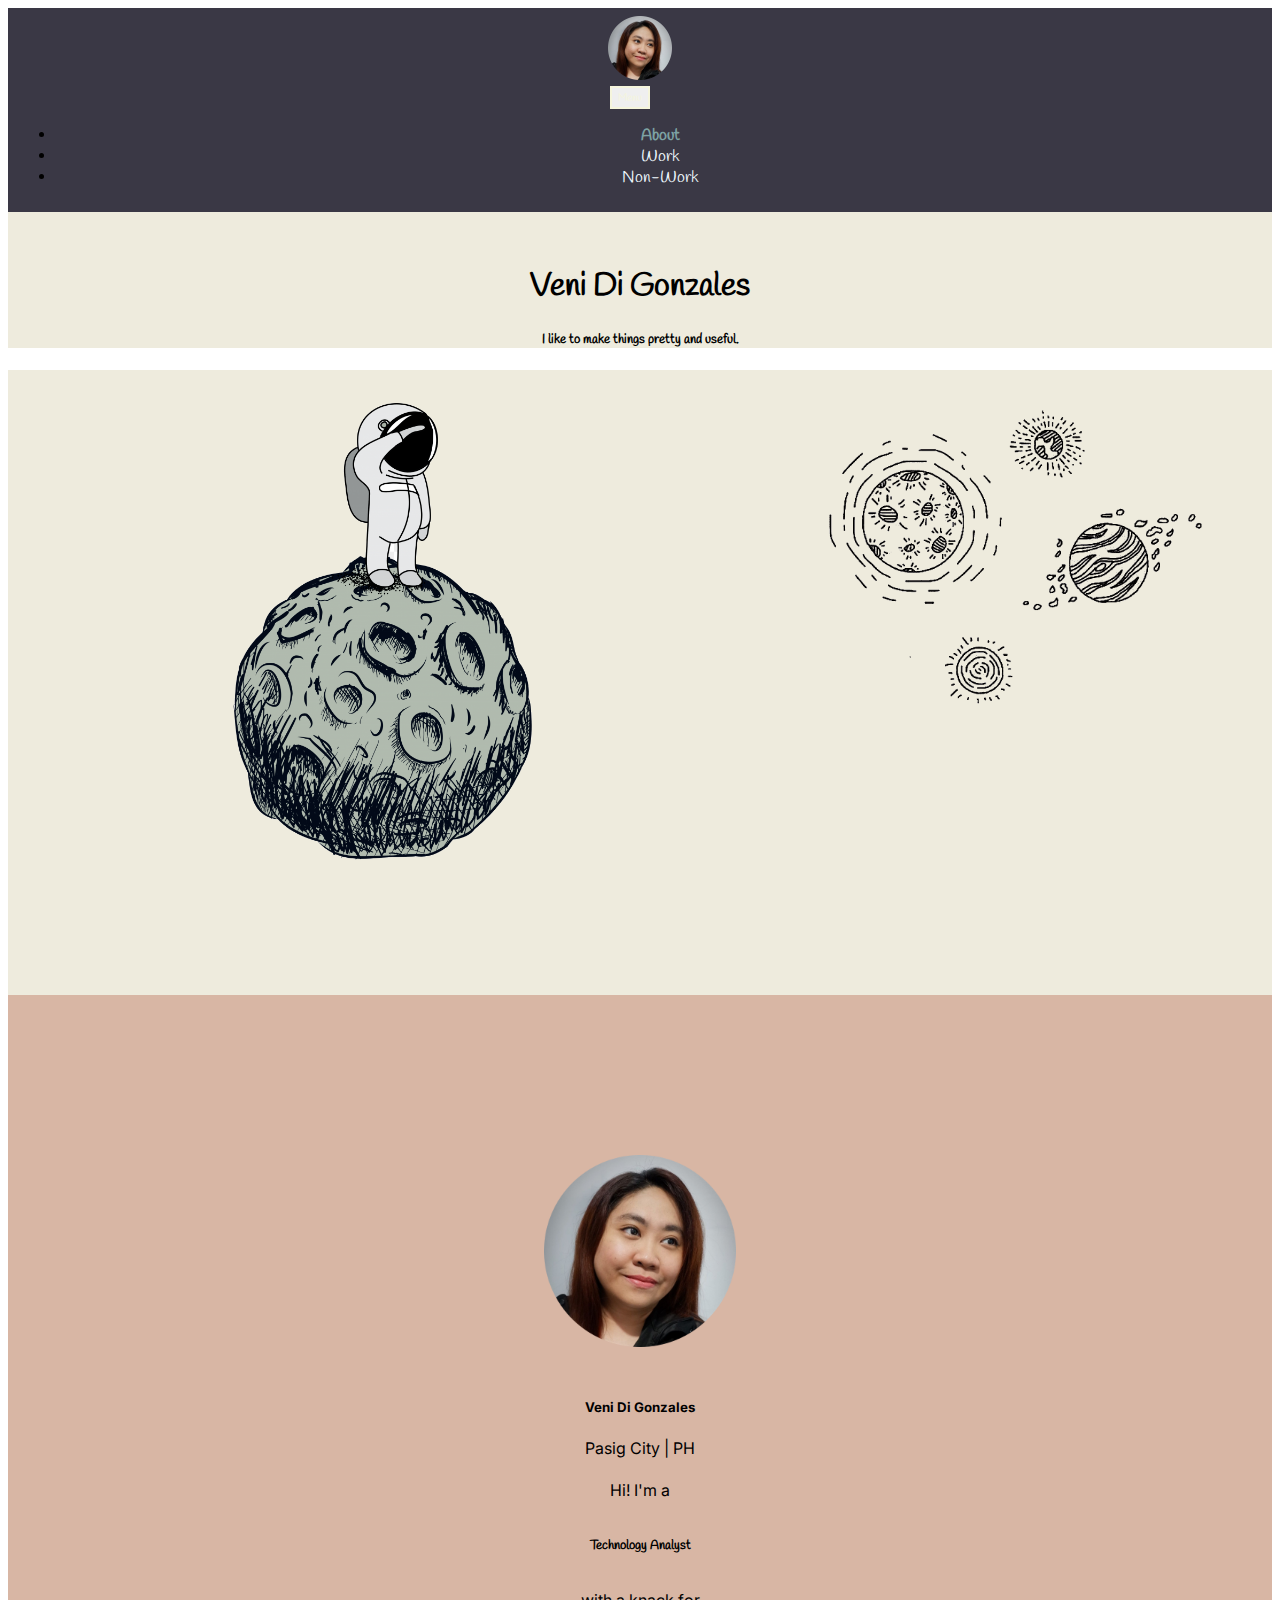
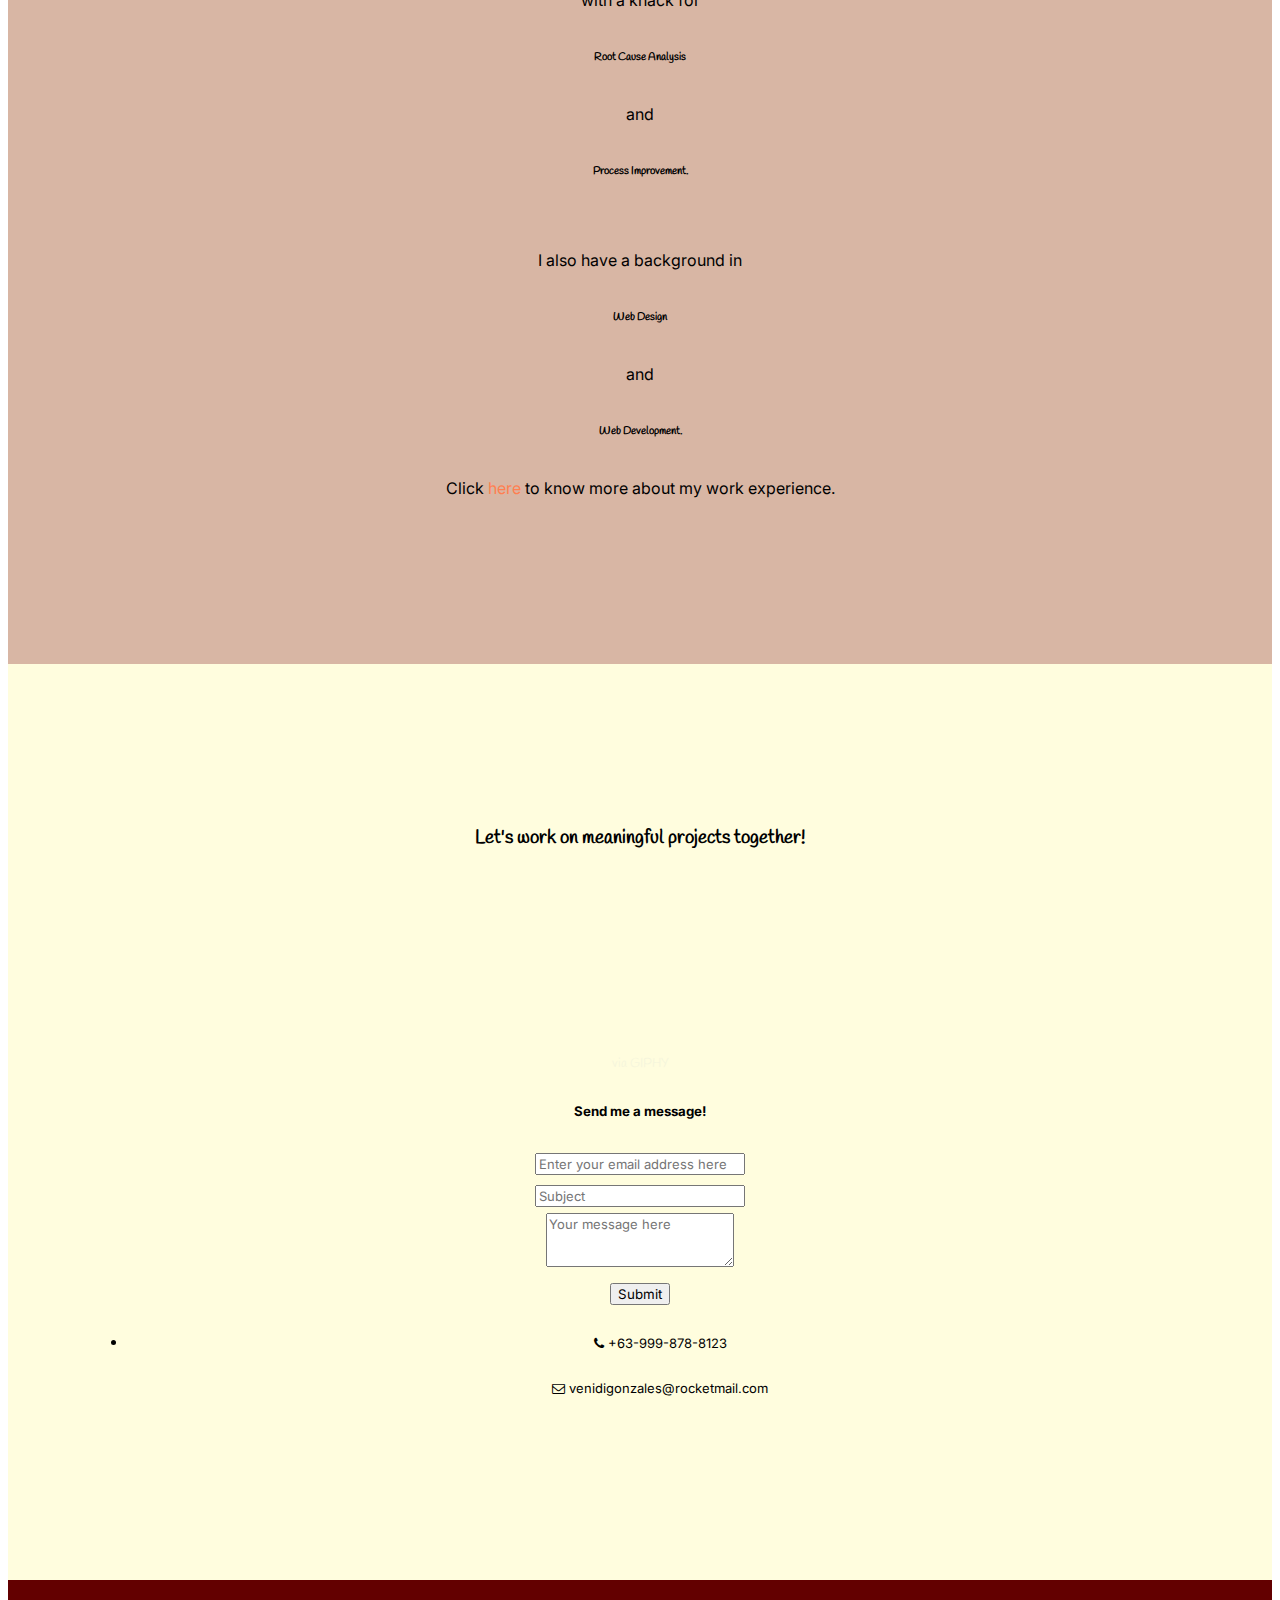
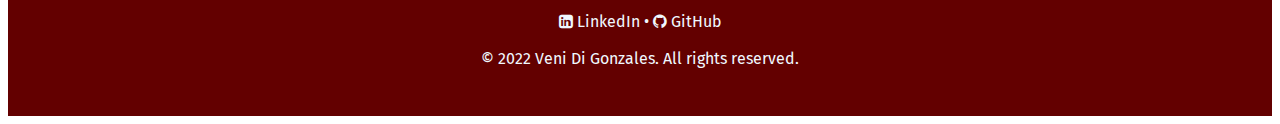
==== commit 8f9f2c0a: "Update contact info" ====
--- a/index.html
+++ b/index.html
@@ -128,11 +128,17 @@
             
             <input type="hidden" name="_captcha" value="false">
             <ul class="list-unstyled address-container mt-3">
-              <li>
-                <p class="inter lh-1">
-                  <i class="fa fa-phone mt-2" aria-hidden="true"></i> +63-999-878-8123 <br>
-                  <i class="fa fa-envelope-o mt-2" aria-hidden="true"></i> venidigonzales@rocketmail.com
-                </p>
+              <li class="mt-3 row d-flex justify-content-center">
+             
+                  <p class="inter m-0 fz-small">
+                    <i class="fa fa-phone me-2" aria-hidden="true"></i> +63-999-878-8123
+                  </p>
+              
+                  <p class="inter fz-small">
+                    <i class="fa fa-envelope-o me-2" aria-hidden="true"></i> venidigonzales@rocketmail.com
+                  </p>
+             
+                
               </li>
             </ul>
             </div>
